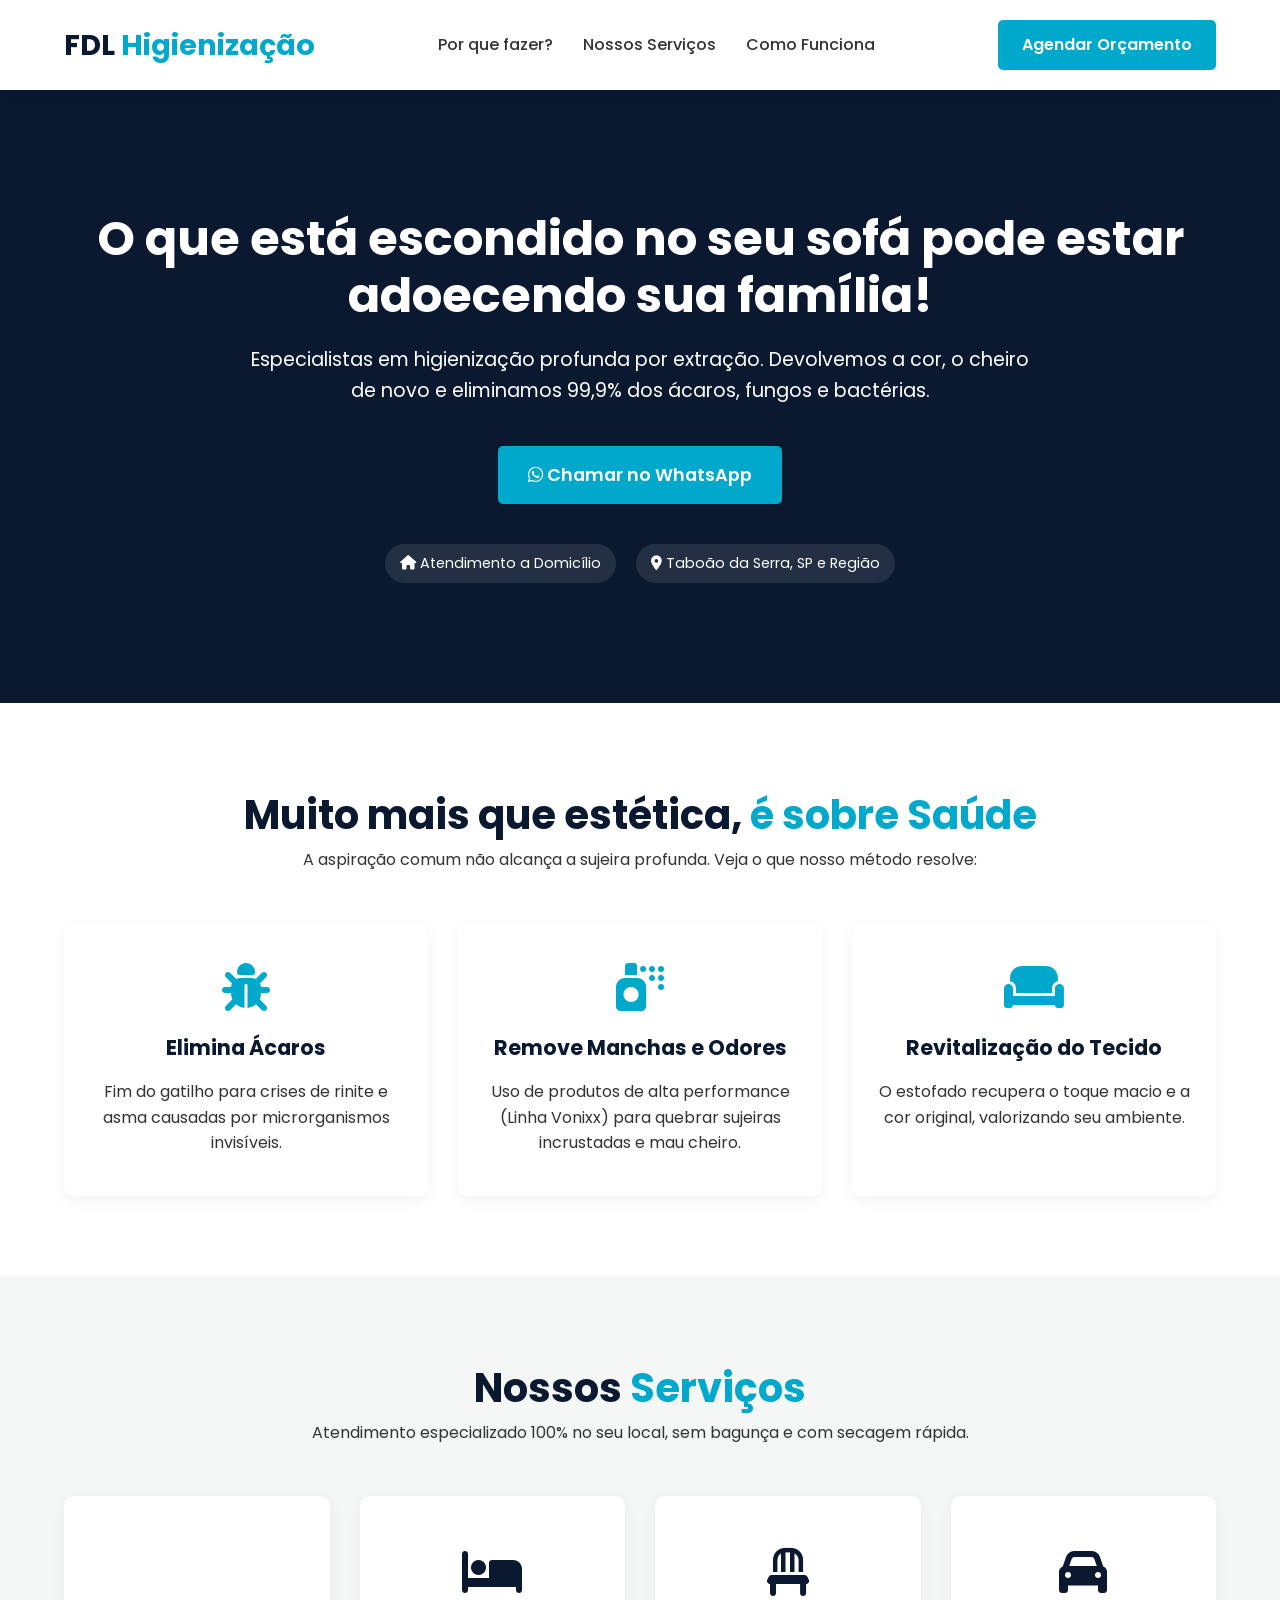
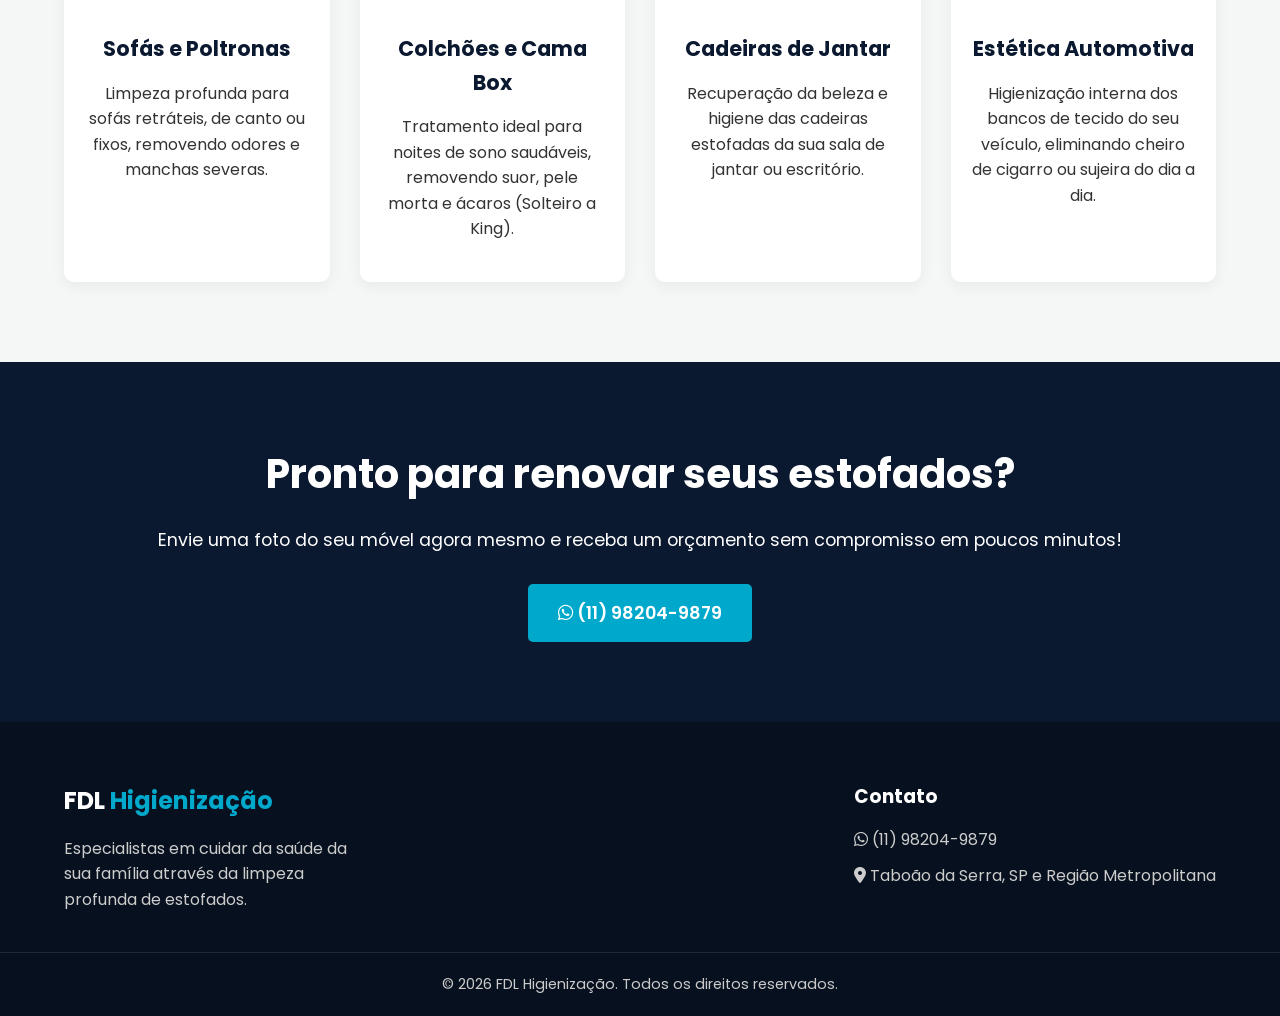
==== index.html @ 8b771bf1 "first commit" ====
<!DOCTYPE html>
<html lang="pt-BR">
<head>
    <meta charset="UTF-8">
    <meta name="viewport" content="width=device-width, initial-scale=1.0">
    <meta name="description" content="FDL Higienização - Limpeza profissional de estofados a domicílio em Taboão da Serra e Região. Elimine ácaros e renove seu sofá!">
    <title>FDL Higienização | Limpeza de Estofados a Domicílio</title>
    
    <!-- Fontes do Google -->
    <link href="https://fonts.googleapis.com/css2?family=Poppins:wght@300;400;600;700&display=swap" rel="stylesheet">
    <!-- Ícones FontAwesome -->
    <link rel="stylesheet" href="https://cdnjs.cloudflare.com/ajax/libs/font-awesome/6.4.0/css/all.min.css">
    <!-- Arquivo de Estilo -->
    <link rel="stylesheet" href="estilo/style.css">
</head>
<body>

    <!-- Cabeçalho / Menu -->
    <header>
        <div class="container nav-container">
            <div class="logo">
                <!-- Substitua pelo seu logo na tag img abaixo -->
                <h2>FDL <span>Higienização</span></h2>
            </div>
            <nav>
                <ul>
                    <li><a href="#sobre">Por que fazer?</a></li>
                    <li><a href="#servicos">Nossos Serviços</a></li>
                    <li><a href="#processo">Como Funciona</a></li>
                </ul>
            </nav>
            <a href="https://wa.me/5511982049879?text=Olá! Gostaria de um orçamento para higienizar meu estofado." target="_blank" class="btn-primary">Agendar Orçamento</a>
        </div>
    </header>

    <!-- Seção Principal (Hero) -->
    <section class="hero">
        <div class="hero-overlay"></div>
        <div class="container hero-content">
            <h1>O que está escondido no seu sofá pode estar adoecendo sua família!</h1>
            <p>Especialistas em higienização profunda por extração. Devolvemos a cor, o cheiro de novo e eliminamos 99,9% dos ácaros, fungos e bactérias.</p>
            <div class="hero-buttons">
                <a href="https://wa.me/5511982049879" target="_blank" class="btn-primary btn-large"><i class="fab fa-whatsapp"></i> Chamar no WhatsApp</a>
            </div>
            <div class="hero-badges">
                <span><i class="fas fa-home"></i> Atendimento a Domicílio</span>
                <span><i class="fas fa-map-marker-alt"></i> Taboão da Serra, SP e Região</span>
            </div>
        </div>
    </section>

    <!-- Seção de Benefícios -->
    <section id="sobre" class="benefits">
        <div class="container">
            <div class="section-title">
                <h2>Muito mais que estética, <span>é sobre Saúde</span></h2>
                <p>A aspiração comum não alcança a sujeira profunda. Veja o que nosso método resolve:</p>
            </div>
            <div class="grid-3">
                <div class="card-benefit">
                    <i class="fas fa-bug"></i>
                    <h3>Elimina Ácaros</h3>
                    <p>Fim do gatilho para crises de rinite e asma causadas por microrganismos invisíveis.</p>
                </div>
                <div class="card-benefit">
                    <i class="fas fa-spray-can"></i>
                    <h3>Remove Manchas e Odores</h3>
                    <p>Uso de produtos de alta performance (Linha Vonixx) para quebrar sujeiras incrustadas e mau cheiro.</p>
                </div>
                <div class="card-benefit">
                    <i class="fas fa-couch"></i>
                    <h3>Revitalização do Tecido</h3>
                    <p>O estofado recupera o toque macio e a cor original, valorizando seu ambiente.</p>
                </div>
            </div>
        </div>
    </section>

    <!-- Seção de Serviços -->
    <section id="servicos" class="services">
        <div class="container">
            <div class="section-title">
                <h2>Nossos <span>Serviços</span></h2>
                <p>Atendimento especializado 100% no seu local, sem bagunça e com secagem rápida.</p>
            </div>
            <div class="grid-4">
                <div class="card-service">
                    <!-- <img src="assets/img/sofa.jpg" alt="Limpeza de Sofá"> -->
                    <div class="service-icon"><i class="fas fa-loveseat"></i></div>
                    <h3>Sofás e Poltronas</h3>
                    <p>Limpeza profunda para sofás retráteis, de canto ou fixos, removendo odores e manchas severas.</p>
                </div>
                <div class="card-service">
                    <div class="service-icon"><i class="fas fa-bed"></i></div>
                    <h3>Colchões e Cama Box</h3>
                    <p>Tratamento ideal para noites de sono saudáveis, removendo suor, pele morta e ácaros (Solteiro a King).</p>
                </div>
                <div class="card-service">
                    <div class="service-icon"><i class="fas fa-chair"></i></div>
                    <h3>Cadeiras de Jantar</h3>
                    <p>Recuperação da beleza e higiene das cadeiras estofadas da sua sala de jantar ou escritório.</p>
                </div>
                <div class="card-service">
                    <div class="service-icon"><i class="fas fa-car"></i></div>
                    <h3>Estética Automotiva</h3>
                    <p>Higienização interna dos bancos de tecido do seu veículo, eliminando cheiro de cigarro ou sujeira do dia a dia.</p>
                </div>
            </div>
        </div>
    </section>

    <!-- Chamada para Ação Final -->
    <section class="cta-section">
        <div class="container">
            <h2>Pronto para renovar seus estofados?</h2>
            <p>Envie uma foto do seu móvel agora mesmo e receba um orçamento sem compromisso em poucos minutos!</p>
            <a href="https://wa.me/5511982049879" target="_blank" class="btn-primary btn-large btn-pulse">
                <i class="fab fa-whatsapp"></i> (11) 98204-9879
            </a>
        </div>
    </section>

    <!-- Rodapé -->
    <footer>
        <div class="container footer-content">
            <div class="footer-logo">
                <h2>FDL <span>Higienização</span></h2>
                <p>Especialistas em cuidar da saúde da sua família através da limpeza profunda de estofados.</p>
            </div>
            <div class="footer-contact">
                <h3>Contato</h3>
                <p><i class="fab fa-whatsapp"></i> (11) 98204-9879</p>
                <p><i class="fas fa-map-marker-alt"></i> Taboão da Serra, SP e Região Metropolitana</p>
            </div>
        </div>
        <div class="footer-bottom">
            <p>&copy; 2026 FDL Higienização. Todos os direitos reservados.</p>
        </div>
    </footer>

</body>
</html>
---- estilo/style.css ----
/* ==================================
   Variaveis de Cores e Fontes
================================== */
:root {
	--primary-color: #0A192F; /* Azul Marinho Escuro */
	--accent-color: #00A8CC; /* Ciano de limpeza */
	--accent-hover: #0088A6;
	--text-color: #333333;
	--light-bg: #F4F7F6;
	--white: #FFFFFF;
	--font-main: 'Poppins', sans-serif;
}

/* ==================================
   Reset Geral
================================== */
* {
	margin: 0;
	padding: 0;
	box-sizing: border-box;
	scroll-behavior: smooth;
}

body {
	font-family: var(--font-main);
	color: var(--text-color);
	line-height: 1.6;
	background-color: var(--white);
}

.container {
	width: 90%;
	max-width: 1200px;
	margin: 0 auto;
}

/* ==================================
   Tipografia e Botões
================================== */
h1, h2, h3 {
	color: var(--primary-color);
}

.btn-primary {
	background-color: var(--accent-color);
	color: var(--white);
	padding: 12px 24px;
	border-radius: 5px;
	text-decoration: none;
	font-weight: 600;
	transition: background-color 0.3s ease;
	display: inline-block;
}

.btn-primary:hover {
	background-color: var(--accent-hover);
}

.btn-large {
	padding: 15px 30px;
	font-size: 1.1rem;
}

.btn-pulse {
	animation: pulse 2s infinite;
}

@keyframes pulse {
	0% { box-shadow: 0 0 0 0 rgba(0, 168, 204, 0.7); }
	70% { box-shadow: 0 0 0 15px rgba(0, 168, 204, 0); }
	100% { box-shadow: 0 0 0 0 rgba(0, 168, 204, 0); }
}

/* ==================================
   Cabeçalho (Header)
================================== */
header {
	background-color: var(--white);
	box-shadow: 0 2px 10px rgba(0,0,0,0.1);
	position: sticky;
	top: 0;
	z-index: 1000;
}

.nav-container {
	display: flex;
	justify-content: space-between;
	align-items: center;
	padding: 20px 0;
}

.logo h2 {
	font-size: 1.8rem;
	font-weight: 700;
}

.logo span {
	color: var(--accent-color);
}

nav ul {
	list-style: none;
	display: flex;
	gap: 30px;
}

nav ul li a {
	text-decoration: none;
	color: var(--text-color);
	font-weight: 500;
	transition: color 0.3s;
}

nav ul li a:hover {
	color: var(--accent-color);
}

/* ==================================
   Hero Section (Banner Principal)
================================== */
.hero {
	position: relative;
	background-color: var(--primary-color);
	/* Quando tiver uma foto sua limpando o sofá, adicione aqui como background-image */
	background-image: linear-gradient(rgba(10, 25, 47, 0.85), rgba(10, 25, 47, 0.85)), url('assets/img/hero-bg.jpg');
	background-size: cover;
	background-position: center;
	color: var(--white);
	padding: 120px 0;
	text-align: center;
}

.hero-content h1 {
	color: var(--white);
	font-size: 3rem;
	margin-bottom: 20px;
	line-height: 1.2;
}

.hero-content p {
	font-size: 1.2rem;
	margin-bottom: 40px;
	max-width: 800px;
	margin-left: auto;
	margin-right: auto;
}

.hero-badges {
	margin-top: 40px;
	display: flex;
	justify-content: center;
	gap: 20px;
}

.hero-badges span {
	background: rgba(255,255,255,0.1);
	padding: 8px 15px;
	border-radius: 50px;
	font-size: 0.9rem;
}

/* ==================================
   Títulos de Seção
================================== */
.section-title {
	text-align: center;
	margin-bottom: 50px;
}

.section-title h2 {
	font-size: 2.5rem;
}

.section-title span {
	color: var(--accent-color);
}

/* ==================================
   Benefícios & Serviços (Grids)
================================== */
.benefits, .services {
	padding: 80px 0;
}

.services {
	background-color: var(--light-bg);
}

.grid-3, .grid-4 {
	display: grid;
	gap: 30px;
}

.grid-3 { grid-template-columns: repeat(3, 1fr); }
.grid-4 { grid-template-columns: repeat(4, 1fr); }

.card-benefit, .card-service {
	background: var(--white);
	padding: 40px 20px;
	border-radius: 10px;
	text-align: center;
	box-shadow: 0 5px 15px rgba(0,0,0,0.05);
	transition: transform 0.3s ease;
}

.card-benefit:hover, .card-service:hover {
	transform: translateY(-10px);
}

.card-benefit i {
	font-size: 3rem;
	color: var(--accent-color);
	margin-bottom: 20px;
}

.service-icon {
	font-size: 3rem;
	color: var(--primary-color);
	margin-bottom: 20px;
}

.card-benefit h3, .card-service h3 {
	margin-bottom: 15px;
	font-size: 1.3rem;
}

/* ==================================
   CTA Final (Chamada)
================================== */
.cta-section {
	background-color: var(--primary-color);
	color: var(--white);
	text-align: center;
	padding: 80px 0;
}

.cta-section h2 {
	color: var(--white);
	font-size: 2.5rem;
	margin-bottom: 20px;
}

.cta-section p {
	margin-bottom: 30px;
	font-size: 1.1rem;
}

/* ==================================
   Rodapé (Footer)
================================== */
footer {
	background-color: #06101E; /* Mais escuro que o primary */
	color: #ccc;
	padding: 60px 0 20px;
}

.footer-content {
	display: flex;
	justify-content: space-between;
	margin-bottom: 40px;
}

.footer-logo h2 {
	color: var(--white);
}

.footer-logo span {
	color: var(--accent-color);
}

.footer-logo p {
	max-width: 300px;
	margin-top: 15px;
}

.footer-contact h3 {
	color: var(--white);
	margin-bottom: 15px;
}

.footer-contact p {
	margin-bottom: 10px;
}

.footer-bottom {
	text-align: center;
	border-top: 1px solid rgba(255,255,255,0.1);
	padding-top: 20px;
	font-size: 0.9rem;
}

/* ==================================
   Responsividade (Mobile)
================================== */
@media (max-width: 768px) {
	.nav-container {
		flex-direction: column;
		gap: 20px;
	}
    
	nav ul {
		flex-wrap: wrap;
		justify-content: center;
	}
    
	.hero-content h1 {
		font-size: 2rem;
	}
    
	.grid-3, .grid-4 {
		grid-template-columns: 1fr;
	}
    
	.hero-badges {
		flex-direction: column;
		align-items: center;
	}
    
	.footer-content {
		flex-direction: column;
		gap: 30px;
		text-align: center;
	}
    
	.footer-logo p {
		margin: 15px auto;
	}
}
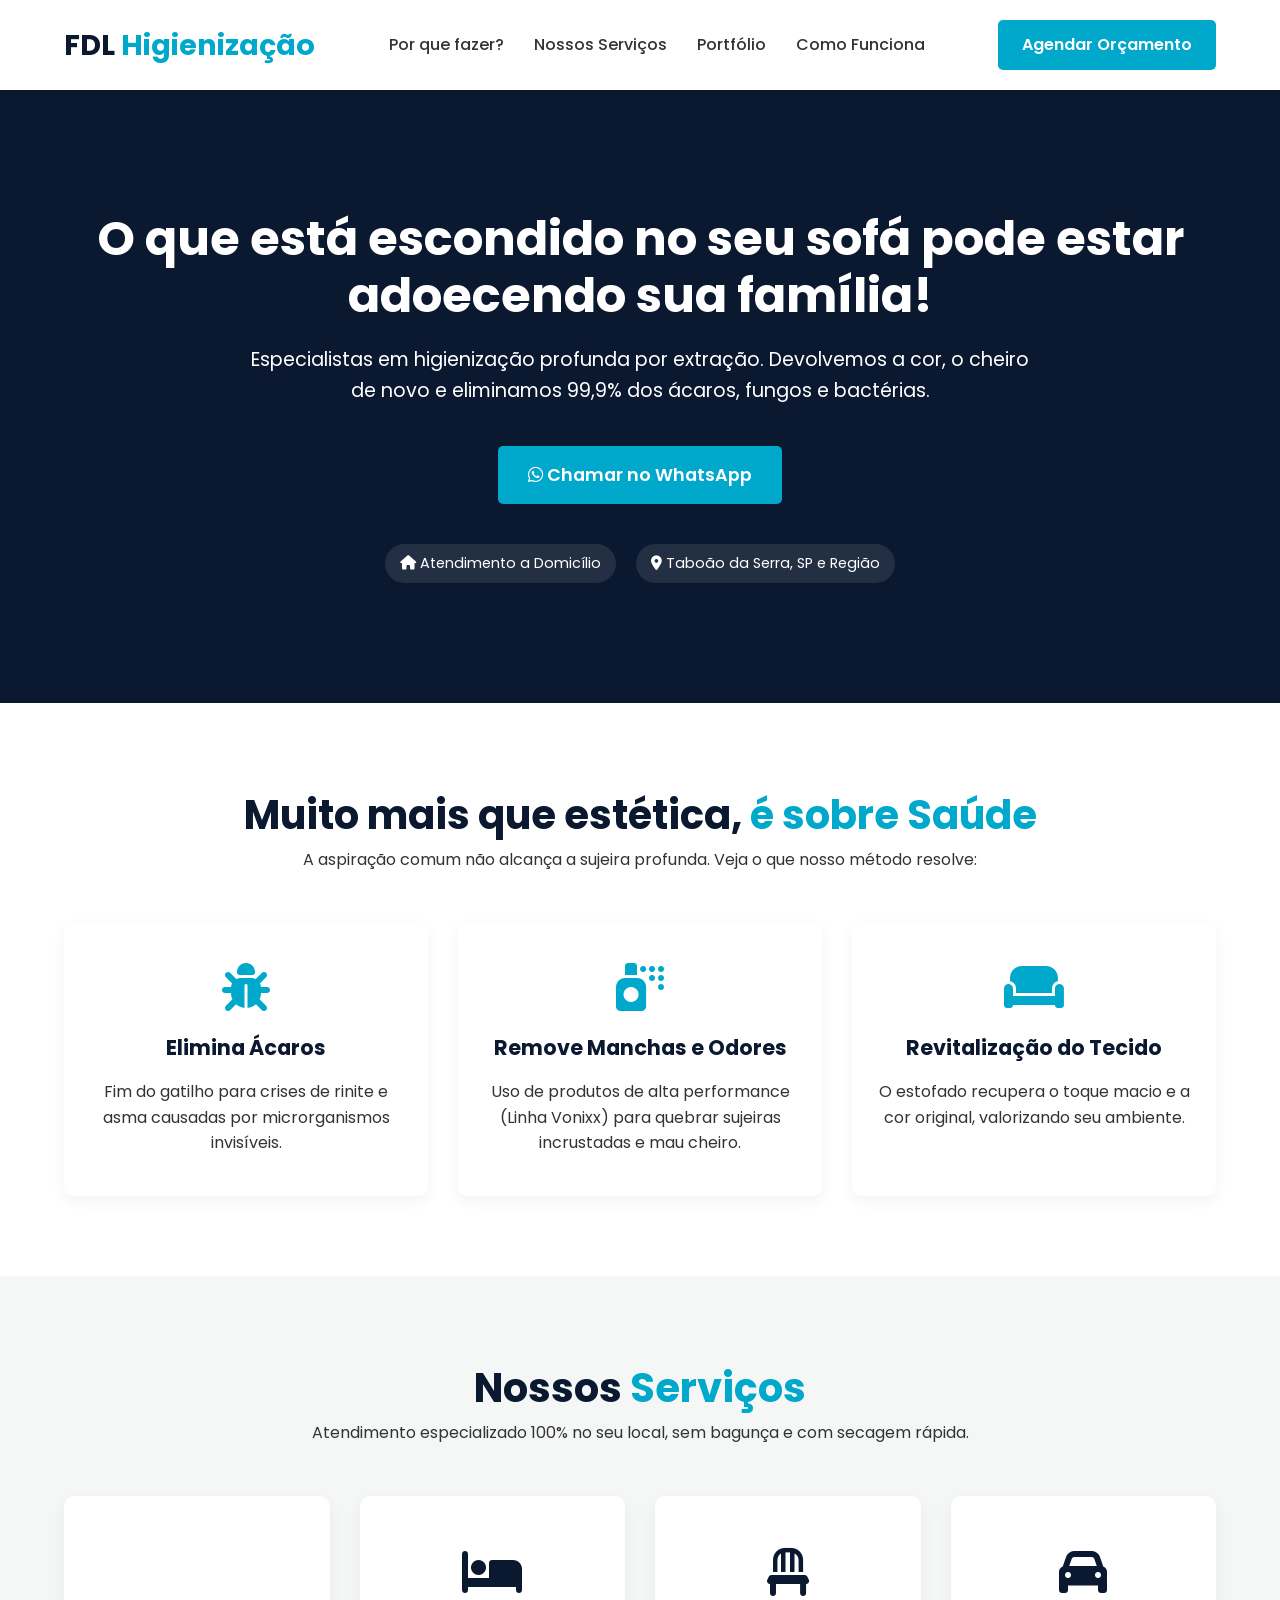
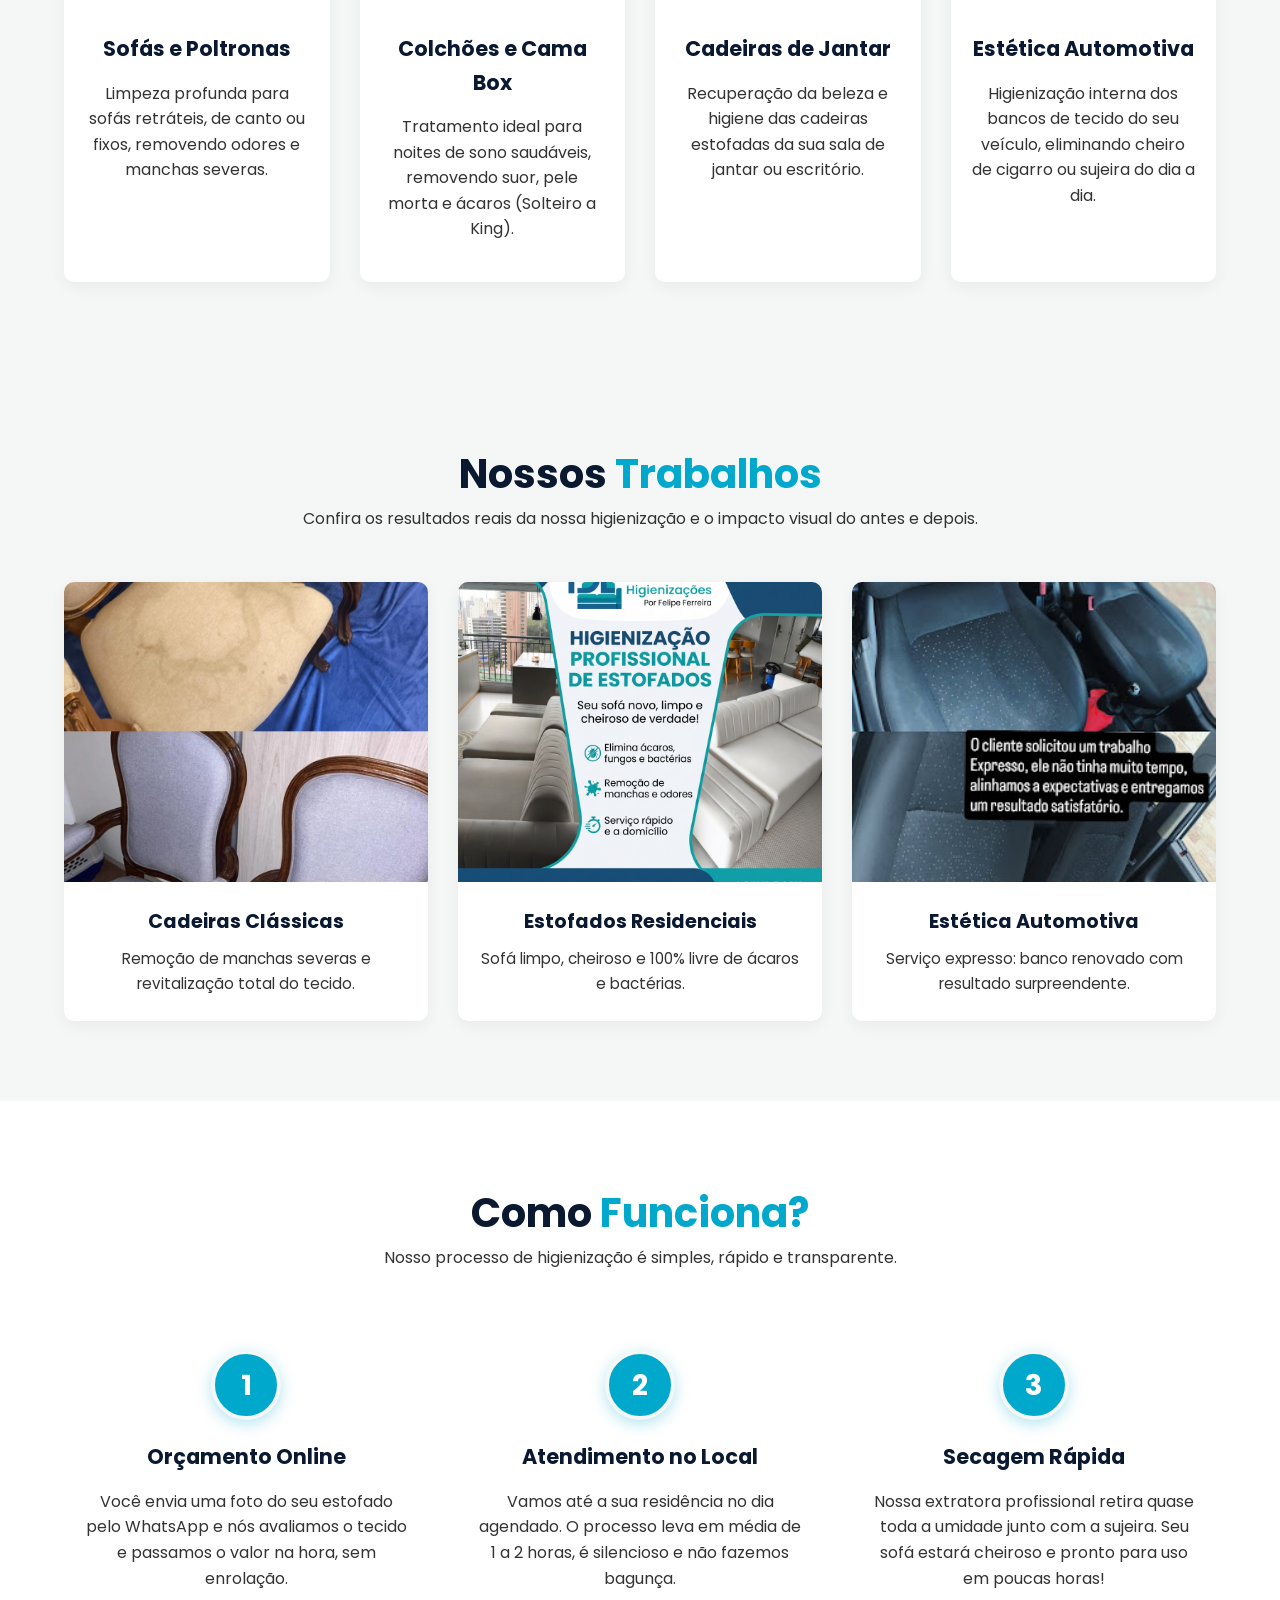
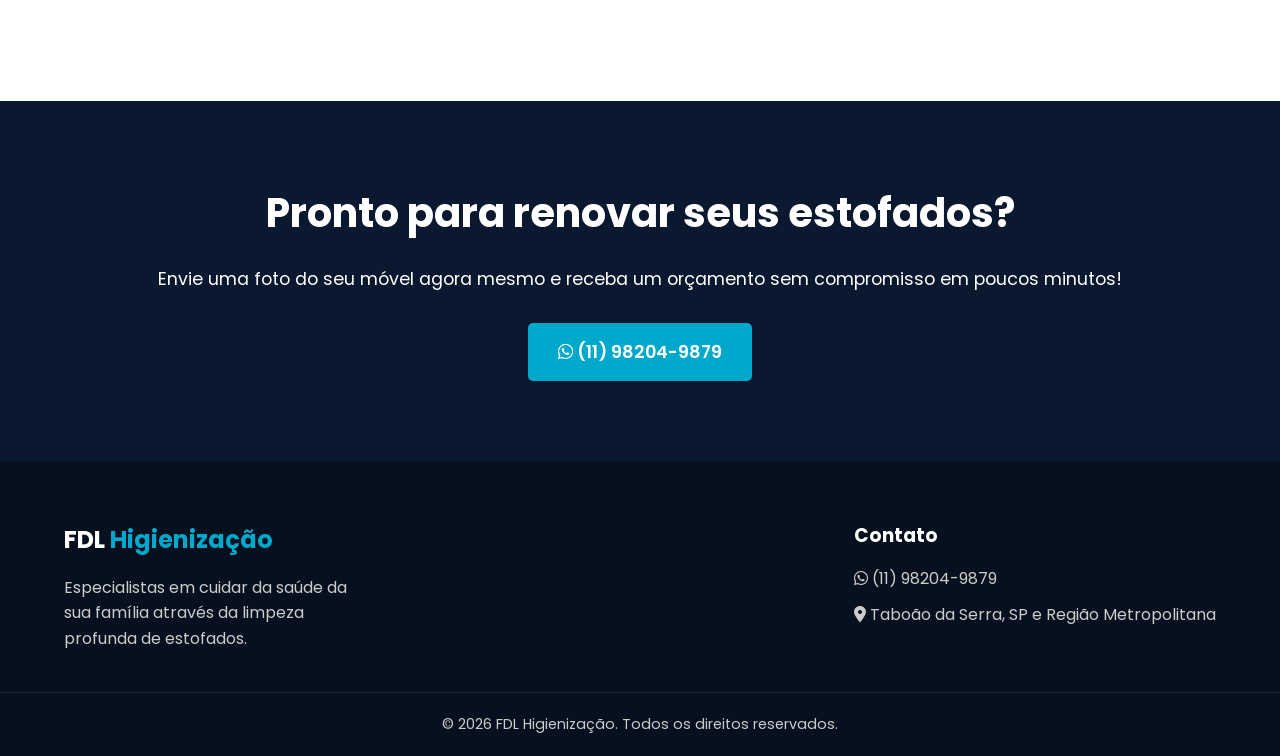
==== commit c4609528: "Adiciona index.html que redireciona para fdlhigienizacao.html para facilitar execução/depuração" ====
--- a/index.html
+++ b/index.html
@@ -1,142 +1,15 @@
 <!DOCTYPE html>
 <html lang="pt-BR">
 <head>
-    <meta charset="UTF-8">
-    <meta name="viewport" content="width=device-width, initial-scale=1.0">
-    <meta name="description" content="FDL Higienização - Limpeza profissional de estofados a domicílio em Taboão da Serra e Região. Elimine ácaros e renove seu sofá!">
-    <title>FDL Higienização | Limpeza de Estofados a Domicílio</title>
-    
-    <!-- Fontes do Google -->
-    <link href="https://fonts.googleapis.com/css2?family=Poppins:wght@300;400;600;700&display=swap" rel="stylesheet">
-    <!-- Ícones FontAwesome -->
-    <link rel="stylesheet" href="https://cdnjs.cloudflare.com/ajax/libs/font-awesome/6.4.0/css/all.min.css">
-    <!-- Arquivo de Estilo -->
-    <link rel="stylesheet" href="estilo/style.css">
+  <meta charset="utf-8">
+  <meta http-equiv="X-UA-Compatible" content="IE=edge">
+  <meta name="viewport" content="width=device-width, initial-scale=1">
+  <title>FDL Higienização</title>
+  <!-- Redireciona imediatamente para fdlhigienizacao.html -->
+  <meta http-equiv="refresh" content="0; url=/fdlhigienizacao.html">
+  <script>window.location.replace('/fdlhigienizacao.html');</script>
 </head>
 <body>
-
-    <!-- Cabeçalho / Menu -->
-    <header>
-        <div class="container nav-container">
-            <div class="logo">
-                <!-- Substitua pelo seu logo na tag img abaixo -->
-                <h2>FDL <span>Higienização</span></h2>
-            </div>
-            <nav>
-                <ul>
-                    <li><a href="#sobre">Por que fazer?</a></li>
-                    <li><a href="#servicos">Nossos Serviços</a></li>
-                    <li><a href="#processo">Como Funciona</a></li>
-                </ul>
-            </nav>
-            <a href="https://wa.me/5511982049879?text=Olá! Gostaria de um orçamento para higienizar meu estofado." target="_blank" class="btn-primary">Agendar Orçamento</a>
-        </div>
-    </header>
-
-    <!-- Seção Principal (Hero) -->
-    <section class="hero">
-        <div class="hero-overlay"></div>
-        <div class="container hero-content">
-            <h1>O que está escondido no seu sofá pode estar adoecendo sua família!</h1>
-            <p>Especialistas em higienização profunda por extração. Devolvemos a cor, o cheiro de novo e eliminamos 99,9% dos ácaros, fungos e bactérias.</p>
-            <div class="hero-buttons">
-                <a href="https://wa.me/5511982049879" target="_blank" class="btn-primary btn-large"><i class="fab fa-whatsapp"></i> Chamar no WhatsApp</a>
-            </div>
-            <div class="hero-badges">
-                <span><i class="fas fa-home"></i> Atendimento a Domicílio</span>
-                <span><i class="fas fa-map-marker-alt"></i> Taboão da Serra, SP e Região</span>
-            </div>
-        </div>
-    </section>
-
-    <!-- Seção de Benefícios -->
-    <section id="sobre" class="benefits">
-        <div class="container">
-            <div class="section-title">
-                <h2>Muito mais que estética, <span>é sobre Saúde</span></h2>
-                <p>A aspiração comum não alcança a sujeira profunda. Veja o que nosso método resolve:</p>
-            </div>
-            <div class="grid-3">
-                <div class="card-benefit">
-                    <i class="fas fa-bug"></i>
-                    <h3>Elimina Ácaros</h3>
-                    <p>Fim do gatilho para crises de rinite e asma causadas por microrganismos invisíveis.</p>
-                </div>
-                <div class="card-benefit">
-                    <i class="fas fa-spray-can"></i>
-                    <h3>Remove Manchas e Odores</h3>
-                    <p>Uso de produtos de alta performance (Linha Vonixx) para quebrar sujeiras incrustadas e mau cheiro.</p>
-                </div>
-                <div class="card-benefit">
-                    <i class="fas fa-couch"></i>
-                    <h3>Revitalização do Tecido</h3>
-                    <p>O estofado recupera o toque macio e a cor original, valorizando seu ambiente.</p>
-                </div>
-            </div>
-        </div>
-    </section>
-
-    <!-- Seção de Serviços -->
-    <section id="servicos" class="services">
-        <div class="container">
-            <div class="section-title">
-                <h2>Nossos <span>Serviços</span></h2>
-                <p>Atendimento especializado 100% no seu local, sem bagunça e com secagem rápida.</p>
-            </div>
-            <div class="grid-4">
-                <div class="card-service">
-                    <!-- <img src="assets/img/sofa.jpg" alt="Limpeza de Sofá"> -->
-                    <div class="service-icon"><i class="fas fa-loveseat"></i></div>
-                    <h3>Sofás e Poltronas</h3>
-                    <p>Limpeza profunda para sofás retráteis, de canto ou fixos, removendo odores e manchas severas.</p>
-                </div>
-                <div class="card-service">
-                    <div class="service-icon"><i class="fas fa-bed"></i></div>
-                    <h3>Colchões e Cama Box</h3>
-                    <p>Tratamento ideal para noites de sono saudáveis, removendo suor, pele morta e ácaros (Solteiro a King).</p>
-                </div>
-                <div class="card-service">
-                    <div class="service-icon"><i class="fas fa-chair"></i></div>
-                    <h3>Cadeiras de Jantar</h3>
-                    <p>Recuperação da beleza e higiene das cadeiras estofadas da sua sala de jantar ou escritório.</p>
-                </div>
-                <div class="card-service">
-                    <div class="service-icon"><i class="fas fa-car"></i></div>
-                    <h3>Estética Automotiva</h3>
-                    <p>Higienização interna dos bancos de tecido do seu veículo, eliminando cheiro de cigarro ou sujeira do dia a dia.</p>
-                </div>
-            </div>
-        </div>
-    </section>
-
-    <!-- Chamada para Ação Final -->
-    <section class="cta-section">
-        <div class="container">
-            <h2>Pronto para renovar seus estofados?</h2>
-            <p>Envie uma foto do seu móvel agora mesmo e receba um orçamento sem compromisso em poucos minutos!</p>
-            <a href="https://wa.me/5511982049879" target="_blank" class="btn-primary btn-large btn-pulse">
-                <i class="fab fa-whatsapp"></i> (11) 98204-9879
-            </a>
-        </div>
-    </section>
-
-    <!-- Rodapé -->
-    <footer>
-        <div class="container footer-content">
-            <div class="footer-logo">
-                <h2>FDL <span>Higienização</span></h2>
-                <p>Especialistas em cuidar da saúde da sua família através da limpeza profunda de estofados.</p>
-            </div>
-            <div class="footer-contact">
-                <h3>Contato</h3>
-                <p><i class="fab fa-whatsapp"></i> (11) 98204-9879</p>
-                <p><i class="fas fa-map-marker-alt"></i> Taboão da Serra, SP e Região Metropolitana</p>
-            </div>
-        </div>
-        <div class="footer-bottom">
-            <p>&copy; 2026 FDL Higienização. Todos os direitos reservados.</p>
-        </div>
-    </footer>
-
+  <p>Se você não for redirecionado automaticamente, <a href="/fdlhigienizacao.html">clique aqui</a>.</p>
 </body>
-</html>+</html>
